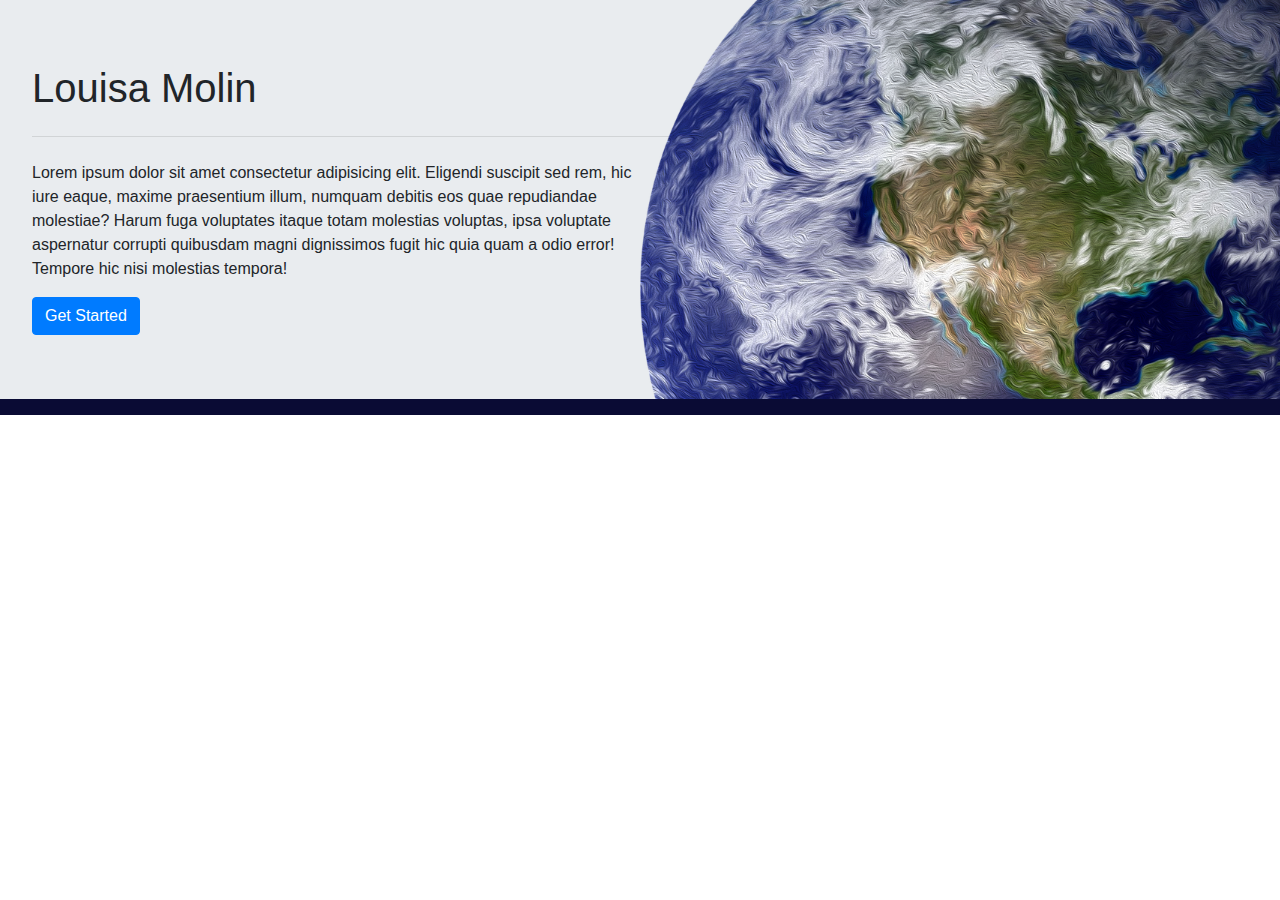
==== index.html @ 826f219d "Created header for main page" ====
<!DOCTYPE html>
<html>
  <head>
    <meta charset="UTF-8" />
    <meta name="viewport" content="width=device-width, initial-scale=1.0" />
    <link
      rel="stylesheet"
      href="https://stackpath.bootstrapcdn.com/bootstrap/4.3.1/css/bootstrap.min.css"
      integrity="sha384-ggOyR0iXCbMQv3Xipma34MD+dH/1fQ784/j6cY/iJTQUOhcWr7x9JvoRxT2MZw1T"
      crossorigin="anonymous"
    />
    <link rel="stylesheet" href="index.css" />
  </head>
  <body>
    <!-- Jumbotron -->
    <main class="jumbotron">
      <img src="images/earth-3316984_1280-trimmy.png" />
      <h1>Louisa Molin</h1>
      <hr class="my-4" />
      <p>
        Lorem ipsum dolor sit amet consectetur adipisicing elit. Eligendi
        suscipit sed rem, hic iure eaque, maxime praesentium illum, numquam
        debitis eos quae repudiandae molestiae? Harum fuga voluptates itaque
        totam molestias voluptas, ipsa voluptate aspernatur corrupti quibusdam
        magni dignissimos fugit hic quia quam a odio error! Tempore hic nisi
        molestias tempora!
      </p>
      <button class="btn btn-primary">Get Started</button>
    </main>
  </body>
</html>
---- index.css ----
.jumbotron {
  position: relative;
  overflow: hidden;
  border-bottom: 1em solid #0a0b34;
  border-radius: 0px;
}

img {
  width: 60%;
  height: auto;
  min-height: 800px;
  min-width: 800px;
  position: absolute;
  left: 50%;
  top: -30%;
  transition: all ease-in-out 5s;
}

img:hover {
  transform: rotate(360deg);
}

p {
  padding-right: 50%;
}
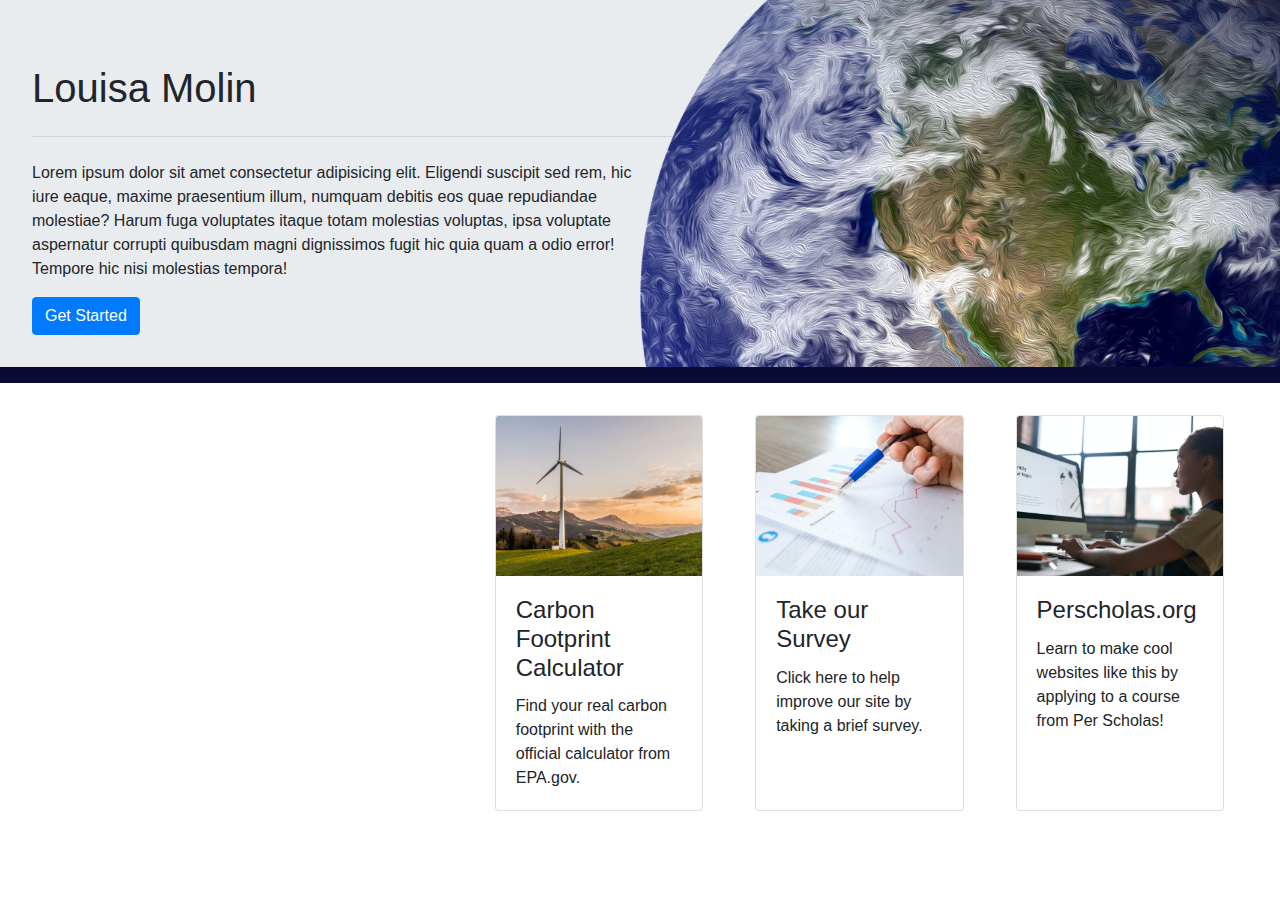
==== commit 7496648f: "Added articles to landing page" ====
--- a/index.html
+++ b/index.html
@@ -12,12 +12,14 @@
     <link rel="stylesheet" href="index.css" />
   </head>
   <body>
-    <!-- Jumbotron -->
+    <!-- Begin jumbotron 
+Contains header info and animated image -->
     <main class="jumbotron">
       <img src="images/earth-3316984_1280-trimmy.png" />
+      <!--photo by Pixabay, edited via trimmy.io-->
       <h1>Louisa Molin</h1>
       <hr class="my-4" />
-      <p>
+      <p style="padding-right: 50%">
         Lorem ipsum dolor sit amet consectetur adipisicing elit. Eligendi
         suscipit sed rem, hic iure eaque, maxime praesentium illum, numquam
         debitis eos quae repudiandae molestiae? Harum fuga voluptates itaque
@@ -27,5 +29,53 @@
       </p>
       <button class="btn btn-primary">Get Started</button>
     </main>
+
+    <!-- Begin grid
+Contains links using bootstrap cards -->
+    <div class="row container-fluid" style="justify-content: space-around">
+      <section class="col-md-4"></section>
+
+      <!--EPA link -->
+      <article class="card col-md-2 p-0">
+        <img class="card-img-top" src="images/pexels-pixabay-414837.jpg" />
+        <!--photo by Pixabay-->
+        <div class="card-body">
+          <h4 class="card-title">Carbon Footprint Calculator</h4>
+          <p class="card-text">
+            Find your real carbon footprint with the official calculator from
+            EPA.gov.
+            <a
+              href="https://www3.epa.gov/carbon-footprint-calculator/"
+              class="stretched-link"
+            ></a>
+          </p>
+        </div>
+      </article>
+
+      <!-- survey link -->
+      <article class="card col-md-2 p-0">
+        <img class="card-img-top" src="images/pexels-lukas-590022.jpg" />
+        <!--Photo by Lukas from Pexels-->
+        <div class="card-body">
+          <h4 class="card-title">Take our Survey</h4>
+          <p class="card-text">
+            Click here to help improve our site by taking a brief survey.
+          </p>
+        </div>
+      </article>
+
+      <!--Per Scholas link-->
+      <article class="card col-md-2 p-0">
+        <img class="card-img-top" src="images/pexels-fauxels-3184163.jpg" />
+        <div class="card-body">
+          <h4 class="card-title">Perscholas.org</h4>
+          <p class="card-text">
+            Learn to make cool websites like this by applying to a course from
+            Per Scholas!
+            <a href="https://perscholas.org/" class="stretched-link"></a>
+          </p>
+        </div>
+      </article>
+    </div>
   </body>
 </html>
--- a/index.css
+++ b/index.css
@@ -3,9 +3,10 @@
   overflow: hidden;
   border-bottom: 1em solid #0a0b34;
   border-radius: 0px;
+  padding-bottom: 2em;
 }
 
-img {
+.jumbotron > img {
   width: 60%;
   height: auto;
   min-height: 800px;
@@ -16,10 +17,16 @@
   transition: all ease-in-out 5s;
 }
 
-img:hover {
+.jumbotron > img:hover {
   transform: rotate(360deg);
 }
 
-p {
-  padding-right: 50%;
+.card-img-top {
+  width: 100%;
+  height: 10em;
+  object-fit: cover;
 }
+
+.card:hover {
+  filter: drop-shadow(0 0 0.2em grey);
+}
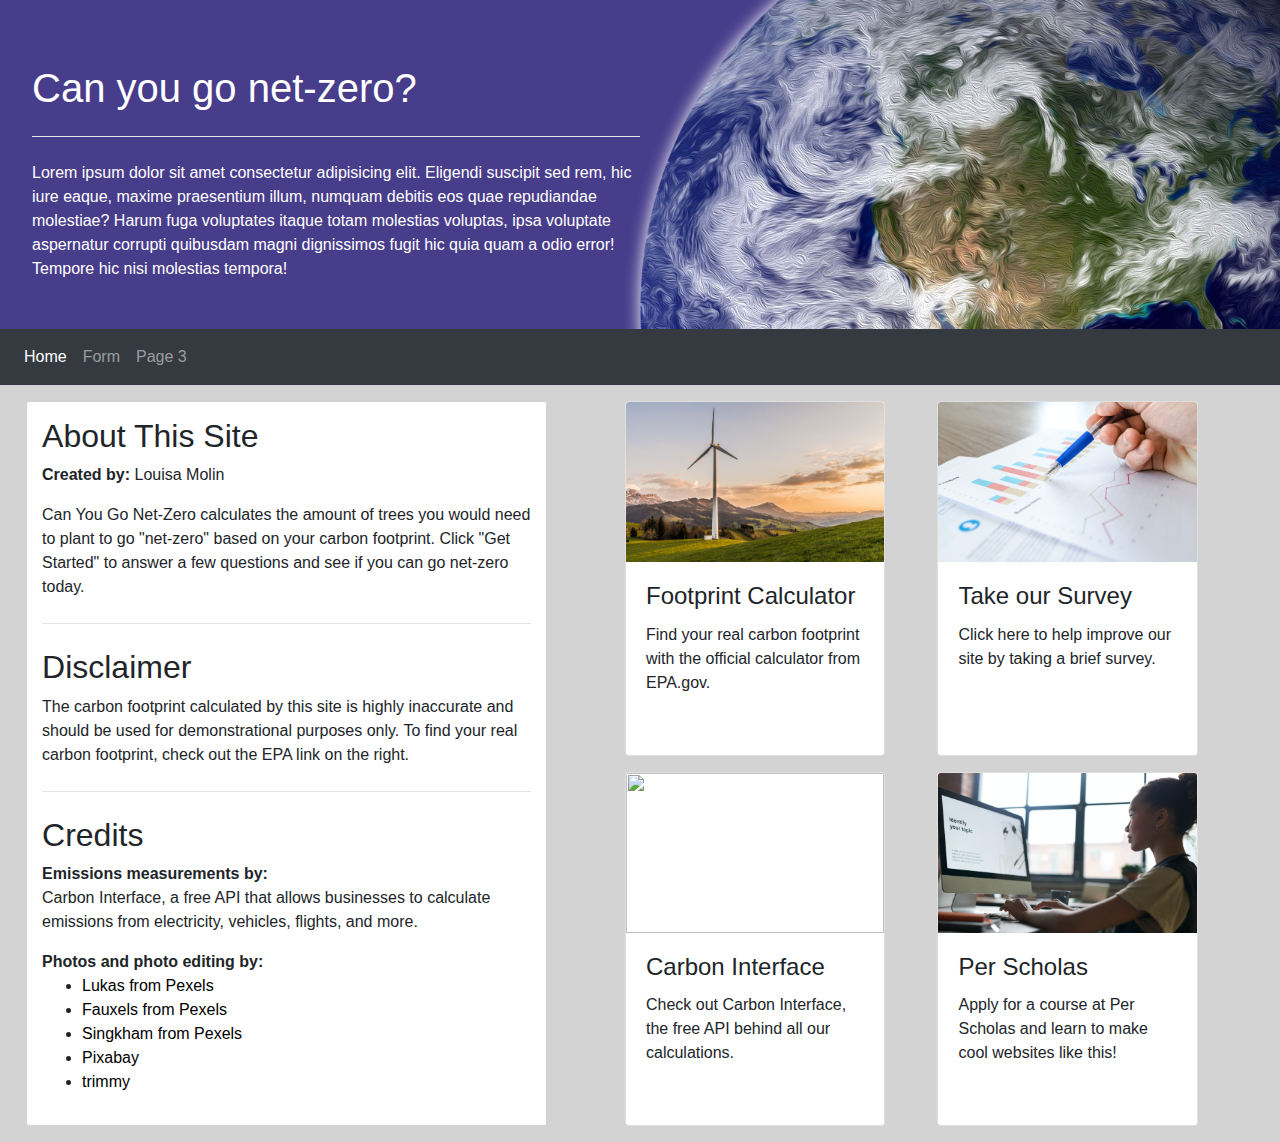
==== commit 551cd544: "Updated description and layout on index" ====
--- a/index.html
+++ b/index.html
@@ -3,22 +3,29 @@
   <head>
     <meta charset="UTF-8" />
     <meta name="viewport" content="width=device-width, initial-scale=1.0" />
+
+    <!--Bootstrap cdn link-->
     <link
       rel="stylesheet"
       href="https://stackpath.bootstrapcdn.com/bootstrap/4.3.1/css/bootstrap.min.css"
       integrity="sha384-ggOyR0iXCbMQv3Xipma34MD+dH/1fQ784/j6cY/iJTQUOhcWr7x9JvoRxT2MZw1T"
       crossorigin="anonymous"
     />
-    <link rel="stylesheet" href="index.css" />
+    <!--External stylesheet link-->
+    <link rel="stylesheet" href="indexstyle.css" />
   </head>
-  <body>
+  <body style="background-color: lightgrey">
     <!-- Begin jumbotron 
 Contains header info and animated image -->
     <main class="jumbotron">
       <img src="images/earth-3316984_1280-trimmy.png" />
       <!--photo by Pixabay, edited via trimmy.io-->
-      <h1>Louisa Molin</h1>
-      <hr class="my-4" />
+      <h1>Can you go net-zero?</h1>
+      <hr
+        class="my-4"
+        color="white"
+        style="width: 50%; text-align: left; margin-left: 0px"
+      />
       <p style="padding-right: 50%">
         Lorem ipsum dolor sit amet consectetur adipisicing elit. Eligendi
         suscipit sed rem, hic iure eaque, maxime praesentium illum, numquam
@@ -27,20 +34,85 @@
         magni dignissimos fugit hic quia quam a odio error! Tempore hic nisi
         molestias tempora!
       </p>
-      <button class="btn btn-primary">Get Started</button>
     </main>
 
-    <!-- Begin grid
-Contains links using bootstrap cards -->
+    <!--begin navbar -->
+    <nav
+      class="navbar navbar-expand-md navbar-dark bg-dark sticky-top"
+      style="margin-bottom: 1em"
+    >
+      <button
+        class="navbar-toggler"
+        type="button"
+        data-toggle="collapse"
+        data-target="navbarNav"
+        aria-controls="navbarNav"
+        aria-expanded="false"
+        aria-label="Toggle navigation"
+      >
+        <span class="navbar-toggler-icon"></span>
+      </button>
+      <div class="collapse navbar-collapse" id="navbarNav">
+        <ul class="navbar-nav">
+          <li class="nav-item active">
+            <a class="nav-link" href="#">Home</a>
+          </li>
+          <li class="nav-item">
+            <a class="nav-link" href="form.html">Form</a>
+          </li>
+          <li class="nav-item">
+            <a class="nav-link" href="#">Page 3</a>
+          </li>
+        </ul>
+      </div>
+    </nav>
+
+    <!-- Begin grid -->
+    <!-- Info panel -->
     <div class="row container-fluid" style="justify-content: space-around">
-      <section class="col-md-4"></section>
+      <section class="col-md-5" id="info" style= "margin-bottom: 1em">
+        <h2>About This Site</h2>
+        <p><b>Created by:</b> Louisa Molin</p>
+        <p>
+          Can You Go Net-Zero calculates the amount of trees you would need to
+          plant to go "net-zero" based on your carbon footprint. Click "Get
+          Started" to answer a few questions and see if you can go net-zero
+          today.
+        </p>
+        <hr class="my-4" />
+        <h2>Disclaimer</h2>
+        <p>
+          The carbon footprint calculated by this site is highly inaccurate and
+          should be used for demonstrational purposes only. To find your real
+          carbon footprint, check out the EPA link on the right.
+        </p>
+        <hr class="my-4" />
+        <h2>Credits</h2>
+        <p>
+          <b>Emissions measurements by:</b><br> Carbon Interface, a free API that
+          allows businesses to calculate emissions from electricity, vehicles,
+          flights, and more.
+        </p> <b>Photos and photo editing by:</b>
+        <ul>
+          <li><a href="https://www.pexels.com/@goumbik">Lukas from Pexels</a></li>
+          <li><a href="https://www.pexels.com/@fauxels">Fauxels from Pexels</a></li>
+          <li><a href="https://www.pexels.com/@singkham-178541">Singkham from Pexels</a></li>
+          <li><a href="https://pixabay.com/">Pixabay</a></li>
+          <li><a href="https://trimmy.io/">trimmy</a></li>
+        </ul>
+      </p>
+      </section>
 
+      <!-- Article panel
+      Contains links using bootstrap cards -->
+      <section class="col-md-6">
+        <div class="row">
       <!--EPA link -->
-      <article class="card col-md-2 p-0">
+      <article class="card col-md-5 p-0">
         <img class="card-img-top" src="images/pexels-pixabay-414837.jpg" />
         <!--photo by Pixabay-->
         <div class="card-body">
-          <h4 class="card-title">Carbon Footprint Calculator</h4>
+          <h4 class="card-title">Footprint Calculator</h4>
           <p class="card-text">
             Find your real carbon footprint with the official calculator from
             EPA.gov.
@@ -53,7 +125,7 @@
       </article>
 
       <!-- survey link -->
-      <article class="card col-md-2 p-0">
+      <article class="card col-md-5 p-0">
         <img class="card-img-top" src="images/pexels-lukas-590022.jpg" />
         <!--Photo by Lukas from Pexels-->
         <div class="card-body">
@@ -63,19 +135,43 @@
           </p>
         </div>
       </article>
+    </div>
 
-      <!--Per Scholas link-->
-      <article class="card col-md-2 p-0">
-        <img class="card-img-top" src="images/pexels-fauxels-3184163.jpg" />
+    <div class="row">
+      <!--Carbon Interface link-->
+      <article class="card col-md-5 p-0">
+        <img class="card-img-top" src="images/pexels-singkham-1108572.jpg" />
+        <!--Photo by Singkham from Pexels-->
         <div class="card-body">
-          <h4 class="card-title">Perscholas.org</h4>
+          <h4 class="card-title">Carbon Interface</h4>
           <p class="card-text">
-            Learn to make cool websites like this by applying to a course from
-            Per Scholas!
-            <a href="https://perscholas.org/" class="stretched-link"></a>
+            Check out Carbon Interface, the free API behind all our
+            calculations.
+            <a
+              href="https://www.carboninterface.com/"
+              class="stretched-link"
+            ></a>
           </p>
         </div>
       </article>
+
+      <!--Per Scholas link-->
+      <article class="card col-md-5 p-0">
+        <img class="card-img-top" src="images/pexels-fauxels-3184163.jpg" />
+        <!--Photo by fauxels from Pexels-->
+        <div class="card-body">
+          <h4 class="card-title">Per Scholas</h4>
+          <p class="card-text">
+            Apply for a course at Per Scholas and learn to make cool websites like this!
+            <a
+              href="https://www.perscholas.org/"
+              class="stretched-link"
+            ></a>
+          </p>
+        </div>
+      </article>
+      </div>
+      </section>
     </div>
   </body>
 </html>
--- a/indexstyle.css
+++ b/indexstyle.css
@@ -0,0 +1,52 @@
+.jumbotron {
+  position: relative;
+  overflow: hidden;
+  border-radius: 0px;
+  padding-bottom: 2em;
+  margin: 0px;
+  color: white;
+  background-color: darkslateblue;
+}
+
+.jumbotron > img {
+  width: 60%;
+  height: auto;
+  min-height: 800px;
+  min-width: 800px;
+  position: absolute;
+  left: 50%;
+  top: -30%;
+  transition: all ease-in-out 5s;
+  filter: drop-shadow(0 0 0.5em white);
+}
+
+.jumbotron > img:hover {
+  transform: rotate(360deg);
+}
+
+.card-img-top {
+  width: 100%;
+  height: 10em;
+  object-fit: cover;
+}
+
+.card:hover {
+  filter: drop-shadow(0 0 0.2em grey);
+}
+
+#info {
+  border: 1px solid lightgray;
+  background-color: white;
+  border-radius: 3px;
+  padding: 15px;
+}
+
+section > .row {
+  justify-content: space-around;
+  height: 50%;
+  padding-bottom: 1em;
+}
+
+a {
+  color: black;
+}
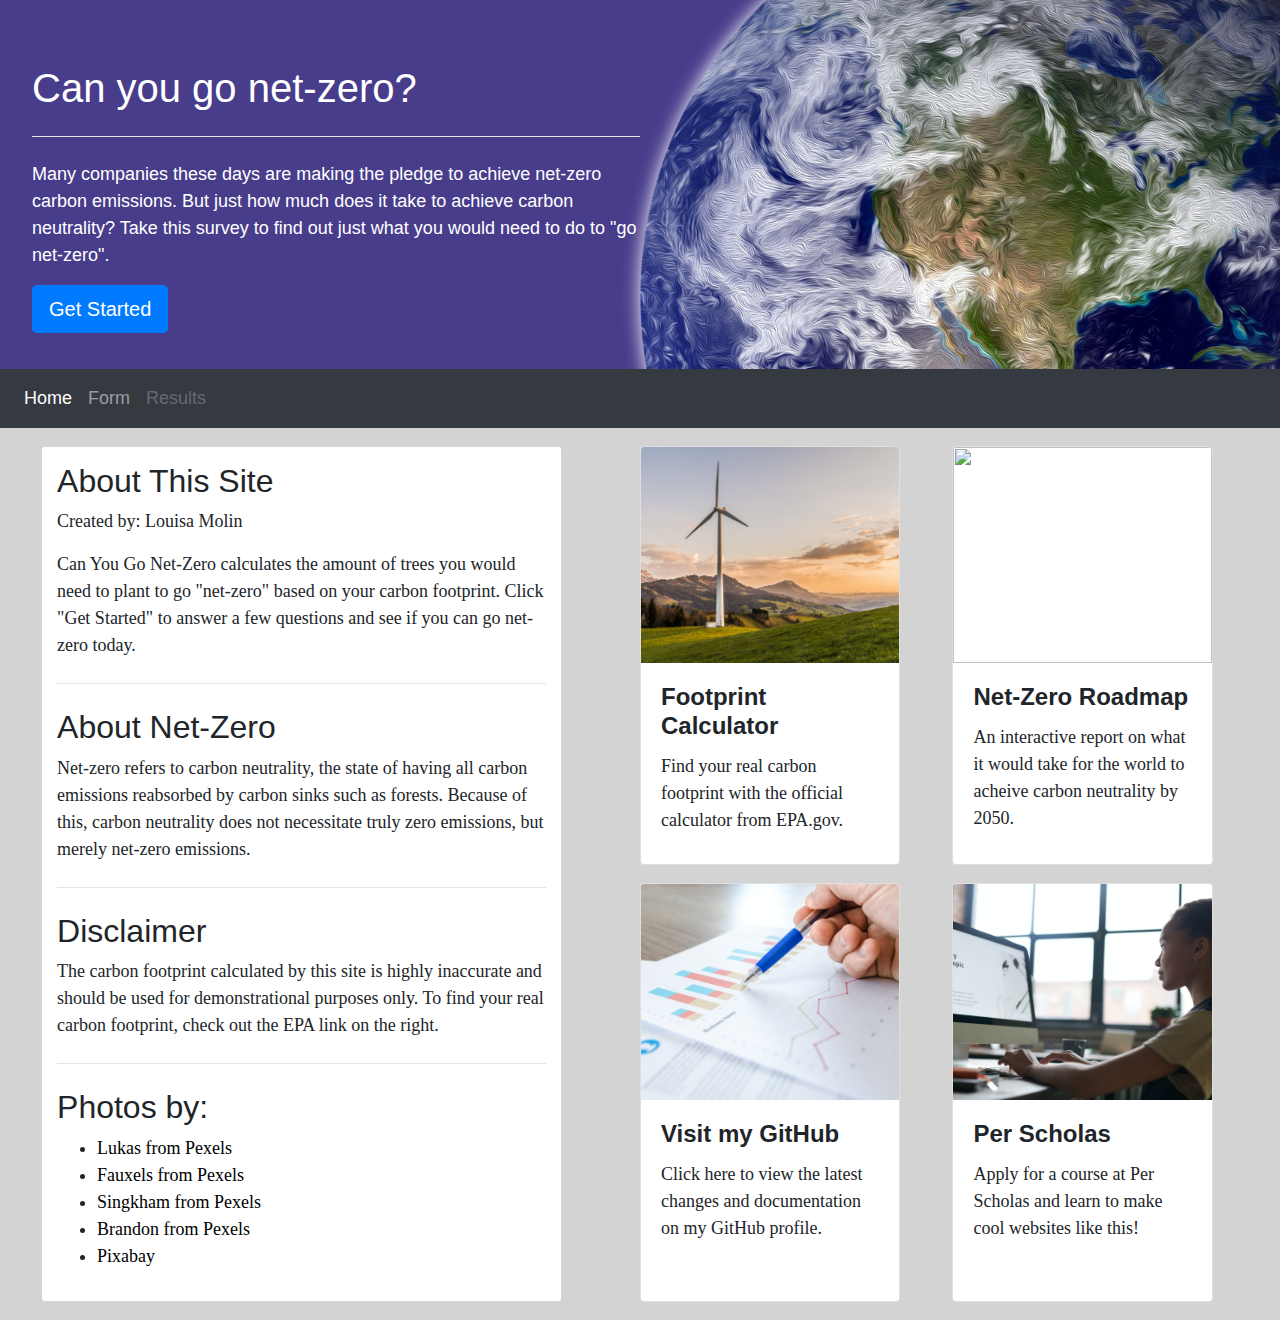
==== commit ccb5faf4: "added results page" ====
--- a/index.html
+++ b/index.html
@@ -14,31 +14,29 @@
     <!--External stylesheet link-->
     <link rel="stylesheet" href="indexstyle.css" />
   </head>
-  <body style="background-color: lightgrey">
+  <body>
     <!-- Begin jumbotron 
 Contains header info and animated image -->
-    <main class="jumbotron">
+    <main class="jumbotron header-style">
       <img src="images/earth-3316984_1280-trimmy.png" />
       <!--photo by Pixabay, edited via trimmy.io-->
-      <h1>Can you go net-zero?</h1>
+      <h1 style="padding-right: 50%">Can you go net-zero?</h1>
       <hr
         class="my-4"
         color="white"
         style="width: 50%; text-align: left; margin-left: 0px"
       />
-      <p style="padding-right: 50%">
-        Lorem ipsum dolor sit amet consectetur adipisicing elit. Eligendi
-        suscipit sed rem, hic iure eaque, maxime praesentium illum, numquam
-        debitis eos quae repudiandae molestiae? Harum fuga voluptates itaque
-        totam molestias voluptas, ipsa voluptate aspernatur corrupti quibusdam
-        magni dignissimos fugit hic quia quam a odio error! Tempore hic nisi
-        molestias tempora!
+      <p style="padding-right: 50%; font-weight: lighter">
+        Many companies these days are making the pledge to achieve net-zero carbon emissions.
+        But just how much does it take to achieve carbon neutrality? 
+        Take this survey to find out just what you would need to do to "go net-zero".
       </p>
+      <a href="form.html"><button class="btn btn-lg btn-primary header-style">Get Started</button></a>
     </main>
 
     <!--begin navbar -->
     <nav
-      class="navbar navbar-expand-md navbar-dark bg-dark sticky-top"
+      class="navbar navbar-expand-md navbar-dark bg-dark sticky-top header-style"
       style="margin-bottom: 1em"
     >
       <button
@@ -61,7 +59,7 @@
             <a class="nav-link" href="form.html">Form</a>
           </li>
           <li class="nav-item">
-            <a class="nav-link" href="#">Page 3</a>
+            <a class="nav-link disabled" href="final.html">Results</a>
           </li>
         </ul>
       </div>
@@ -69,9 +67,9 @@
 
     <!-- Begin grid -->
     <!-- Info panel -->
-    <div class="row container-fluid" style="justify-content: space-around">
+    <div class="row container-fluid" style="justify-content: space-around; margin: 0px;">
       <section class="col-md-5" id="info" style= "margin-bottom: 1em">
-        <h2>About This Site</h2>
+        <h2 class="header-style">About This Site</h2>
         <p><b>Created by:</b> Louisa Molin</p>
         <p>
           Can You Go Net-Zero calculates the amount of trees you would need to
@@ -80,25 +78,26 @@
           today.
         </p>
         <hr class="my-4" />
-        <h2>Disclaimer</h2>
+        <h2 class="header-style">About Net-Zero</h2>
+        <p>Net-zero refers to carbon neutrality, the state of having all 
+          carbon emissions reabsorbed by carbon sinks such as forests. 
+          Because of this, carbon neutrality does not necessitate truly 
+          zero emissions, but merely net-zero emissions.</p>
+        <hr class="my-4" />
+        <h2 class="header-style">Disclaimer</h2>
         <p>
           The carbon footprint calculated by this site is highly inaccurate and
           should be used for demonstrational purposes only. To find your real
           carbon footprint, check out the EPA link on the right.
         </p>
         <hr class="my-4" />
-        <h2>Credits</h2>
-        <p>
-          <b>Emissions measurements by:</b><br> Carbon Interface, a free API that
-          allows businesses to calculate emissions from electricity, vehicles,
-          flights, and more.
-        </p> <b>Photos and photo editing by:</b>
+        <h2 class="header-style">Photos by:</h2>
         <ul>
           <li><a href="https://www.pexels.com/@goumbik">Lukas from Pexels</a></li>
           <li><a href="https://www.pexels.com/@fauxels">Fauxels from Pexels</a></li>
           <li><a href="https://www.pexels.com/@singkham-178541">Singkham from Pexels</a></li>
+          <li><a href="https://www.pexels.com/@brandon-montrone-230847">Brandon from Pexels</a></li>
           <li><a href="https://pixabay.com/">Pixabay</a></li>
-          <li><a href="https://trimmy.io/">trimmy</a></li>
         </ul>
       </p>
       </section>
@@ -112,7 +111,7 @@
         <img class="card-img-top" src="images/pexels-pixabay-414837.jpg" />
         <!--photo by Pixabay-->
         <div class="card-body">
-          <h4 class="card-title">Footprint Calculator</h4>
+          <h4 class="card-title header-style">Footprint Calculator</h4>
           <p class="card-text">
             Find your real carbon footprint with the official calculator from
             EPA.gov.
@@ -124,33 +123,34 @@
         </div>
       </article>
 
-      <!-- survey link -->
+      <!--Net-Zero Roadmap link-->
       <article class="card col-md-5 p-0">
-        <img class="card-img-top" src="images/pexels-lukas-590022.jpg" />
-        <!--Photo by Lukas from Pexels-->
+        <img class="card-img-top" src="images/pexels-singkham-1108572.jpg" />
+        <!--Photo by Singkham from Pexels-->
         <div class="card-body">
-          <h4 class="card-title">Take our Survey</h4>
+          <h4 class="card-title header-style">Net-Zero Roadmap</h4>
           <p class="card-text">
-            Click here to help improve our site by taking a brief survey.
+            An interactive report on what it would take for the world to acheive carbon neutrality by 2050.
+            <a
+              href="https://www.iea.org/reports/net-zero-by-2050"
+              class="stretched-link"
+            ></a>
           </p>
         </div>
       </article>
     </div>
 
     <div class="row">
-      <!--Carbon Interface link-->
+      <!-- Github link -->
       <article class="card col-md-5 p-0">
-        <img class="card-img-top" src="images/pexels-singkham-1108572.jpg" />
-        <!--Photo by Singkham from Pexels-->
+        <img class="card-img-top" src="images/pexels-lukas-590022.jpg" />
+        <!--Photo by Lukas from Pexels-->
         <div class="card-body">
-          <h4 class="card-title">Carbon Interface</h4>
+          <h4 class="card-title header-style">Visit my GitHub</h4>
           <p class="card-text">
-            Check out Carbon Interface, the free API behind all our
-            calculations.
-            <a
-              href="https://www.carboninterface.com/"
-              class="stretched-link"
-            ></a>
+            Click here to view the latest changes and documentation on my GitHub profile. 
+            <a href="https://github.com/lmolin" 
+            class="stretched-link"></a>
           </p>
         </div>
       </article>
@@ -160,7 +160,7 @@
         <img class="card-img-top" src="images/pexels-fauxels-3184163.jpg" />
         <!--Photo by fauxels from Pexels-->
         <div class="card-body">
-          <h4 class="card-title">Per Scholas</h4>
+          <h4 class="card-title header-style">Per Scholas</h4>
           <p class="card-text">
             Apply for a course at Per Scholas and learn to make cool websites like this!
             <a
--- a/indexstyle.css
+++ b/indexstyle.css
@@ -1,3 +1,14 @@
+body {
+  background-color: lightgray;
+  font-family: Georgia, "Times New Roman", Times, serif;
+  font-size: 18px;
+  font-weight: 100;
+}
+
+.header-style {
+  font-family: Verdana, Geneva, Tahoma, sans-serif;
+}
+
 .jumbotron {
   position: relative;
   overflow: hidden;
@@ -26,8 +37,12 @@
 
 .card-img-top {
   width: 100%;
-  height: 10em;
+  height: 12em;
   object-fit: cover;
+}
+
+.card-title {
+  font-weight: bold;
 }
 
 .card:hover {
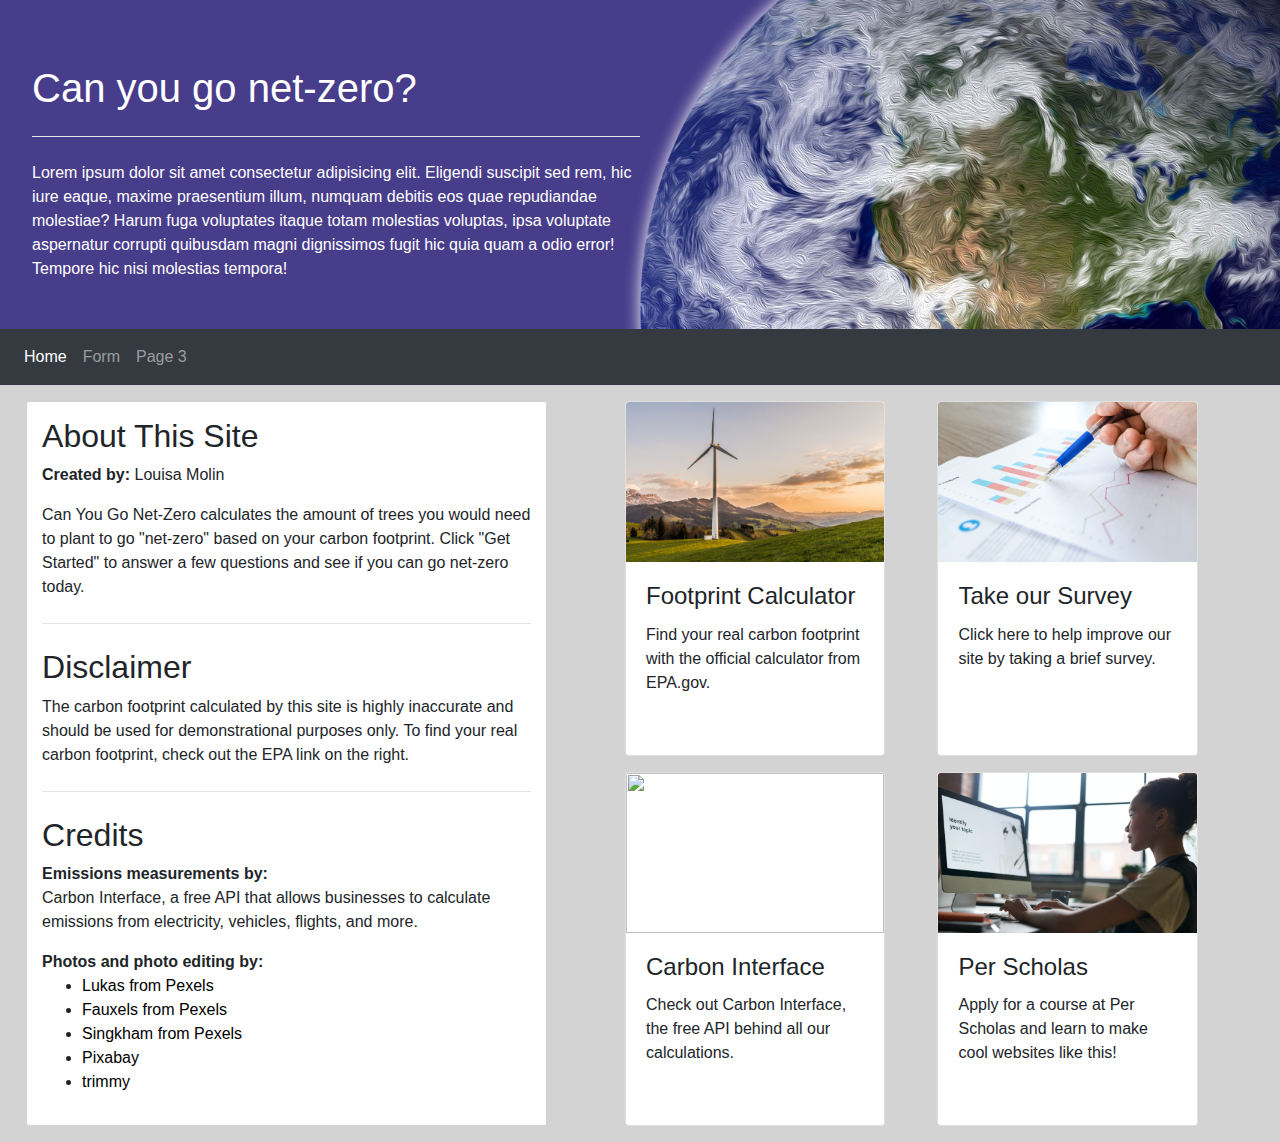
==== commit 305ad63a: "Merge pull request #1 from lmolin/indexbranch" ====
--- a/index.html
+++ b/index.html
@@ -14,29 +14,31 @@
     <!--External stylesheet link-->
     <link rel="stylesheet" href="indexstyle.css" />
   </head>
-  <body>
+  <body style="background-color: lightgrey">
     <!-- Begin jumbotron 
 Contains header info and animated image -->
-    <main class="jumbotron header-style">
+    <main class="jumbotron">
       <img src="images/earth-3316984_1280-trimmy.png" />
       <!--photo by Pixabay, edited via trimmy.io-->
-      <h1 style="padding-right: 50%">Can you go net-zero?</h1>
+      <h1>Can you go net-zero?</h1>
       <hr
         class="my-4"
         color="white"
         style="width: 50%; text-align: left; margin-left: 0px"
       />
-      <p style="padding-right: 50%; font-weight: lighter">
-        Many companies these days are making the pledge to achieve net-zero carbon emissions.
-        But just how much does it take to achieve carbon neutrality? 
-        Take this survey to find out just what you would need to do to "go net-zero".
+      <p style="padding-right: 50%">
+        Lorem ipsum dolor sit amet consectetur adipisicing elit. Eligendi
+        suscipit sed rem, hic iure eaque, maxime praesentium illum, numquam
+        debitis eos quae repudiandae molestiae? Harum fuga voluptates itaque
+        totam molestias voluptas, ipsa voluptate aspernatur corrupti quibusdam
+        magni dignissimos fugit hic quia quam a odio error! Tempore hic nisi
+        molestias tempora!
       </p>
-      <a href="form.html"><button class="btn btn-lg btn-primary header-style">Get Started</button></a>
     </main>
 
     <!--begin navbar -->
     <nav
-      class="navbar navbar-expand-md navbar-dark bg-dark sticky-top header-style"
+      class="navbar navbar-expand-md navbar-dark bg-dark sticky-top"
       style="margin-bottom: 1em"
     >
       <button
@@ -59,7 +61,7 @@
             <a class="nav-link" href="form.html">Form</a>
           </li>
           <li class="nav-item">
-            <a class="nav-link disabled" href="final.html">Results</a>
+            <a class="nav-link" href="#">Page 3</a>
           </li>
         </ul>
       </div>
@@ -67,9 +69,9 @@
 
     <!-- Begin grid -->
     <!-- Info panel -->
-    <div class="row container-fluid" style="justify-content: space-around; margin: 0px;">
+    <div class="row container-fluid" style="justify-content: space-around">
       <section class="col-md-5" id="info" style= "margin-bottom: 1em">
-        <h2 class="header-style">About This Site</h2>
+        <h2>About This Site</h2>
         <p><b>Created by:</b> Louisa Molin</p>
         <p>
           Can You Go Net-Zero calculates the amount of trees you would need to
@@ -78,26 +80,25 @@
           today.
         </p>
         <hr class="my-4" />
-        <h2 class="header-style">About Net-Zero</h2>
-        <p>Net-zero refers to carbon neutrality, the state of having all 
-          carbon emissions reabsorbed by carbon sinks such as forests. 
-          Because of this, carbon neutrality does not necessitate truly 
-          zero emissions, but merely net-zero emissions.</p>
-        <hr class="my-4" />
-        <h2 class="header-style">Disclaimer</h2>
+        <h2>Disclaimer</h2>
         <p>
           The carbon footprint calculated by this site is highly inaccurate and
           should be used for demonstrational purposes only. To find your real
           carbon footprint, check out the EPA link on the right.
         </p>
         <hr class="my-4" />
-        <h2 class="header-style">Photos by:</h2>
+        <h2>Credits</h2>
+        <p>
+          <b>Emissions measurements by:</b><br> Carbon Interface, a free API that
+          allows businesses to calculate emissions from electricity, vehicles,
+          flights, and more.
+        </p> <b>Photos and photo editing by:</b>
         <ul>
           <li><a href="https://www.pexels.com/@goumbik">Lukas from Pexels</a></li>
           <li><a href="https://www.pexels.com/@fauxels">Fauxels from Pexels</a></li>
           <li><a href="https://www.pexels.com/@singkham-178541">Singkham from Pexels</a></li>
-          <li><a href="https://www.pexels.com/@brandon-montrone-230847">Brandon from Pexels</a></li>
           <li><a href="https://pixabay.com/">Pixabay</a></li>
+          <li><a href="https://trimmy.io/">trimmy</a></li>
         </ul>
       </p>
       </section>
@@ -111,7 +112,7 @@
         <img class="card-img-top" src="images/pexels-pixabay-414837.jpg" />
         <!--photo by Pixabay-->
         <div class="card-body">
-          <h4 class="card-title header-style">Footprint Calculator</h4>
+          <h4 class="card-title">Footprint Calculator</h4>
           <p class="card-text">
             Find your real carbon footprint with the official calculator from
             EPA.gov.
@@ -123,34 +124,33 @@
         </div>
       </article>
 
-      <!--Net-Zero Roadmap link-->
+      <!-- survey link -->
       <article class="card col-md-5 p-0">
-        <img class="card-img-top" src="images/pexels-singkham-1108572.jpg" />
-        <!--Photo by Singkham from Pexels-->
+        <img class="card-img-top" src="images/pexels-lukas-590022.jpg" />
+        <!--Photo by Lukas from Pexels-->
         <div class="card-body">
-          <h4 class="card-title header-style">Net-Zero Roadmap</h4>
+          <h4 class="card-title">Take our Survey</h4>
           <p class="card-text">
-            An interactive report on what it would take for the world to acheive carbon neutrality by 2050.
-            <a
-              href="https://www.iea.org/reports/net-zero-by-2050"
-              class="stretched-link"
-            ></a>
+            Click here to help improve our site by taking a brief survey.
           </p>
         </div>
       </article>
     </div>
 
     <div class="row">
-      <!-- Github link -->
+      <!--Carbon Interface link-->
       <article class="card col-md-5 p-0">
-        <img class="card-img-top" src="images/pexels-lukas-590022.jpg" />
-        <!--Photo by Lukas from Pexels-->
+        <img class="card-img-top" src="images/pexels-singkham-1108572.jpg" />
+        <!--Photo by Singkham from Pexels-->
         <div class="card-body">
-          <h4 class="card-title header-style">Visit my GitHub</h4>
+          <h4 class="card-title">Carbon Interface</h4>
           <p class="card-text">
-            Click here to view the latest changes and documentation on my GitHub profile. 
-            <a href="https://github.com/lmolin" 
-            class="stretched-link"></a>
+            Check out Carbon Interface, the free API behind all our
+            calculations.
+            <a
+              href="https://www.carboninterface.com/"
+              class="stretched-link"
+            ></a>
           </p>
         </div>
       </article>
@@ -160,7 +160,7 @@
         <img class="card-img-top" src="images/pexels-fauxels-3184163.jpg" />
         <!--Photo by fauxels from Pexels-->
         <div class="card-body">
-          <h4 class="card-title header-style">Per Scholas</h4>
+          <h4 class="card-title">Per Scholas</h4>
           <p class="card-text">
             Apply for a course at Per Scholas and learn to make cool websites like this!
             <a
--- a/indexstyle.css
+++ b/indexstyle.css
@@ -1,14 +1,3 @@
-body {
-  background-color: lightgray;
-  font-family: Georgia, "Times New Roman", Times, serif;
-  font-size: 18px;
-  font-weight: 100;
-}
-
-.header-style {
-  font-family: Verdana, Geneva, Tahoma, sans-serif;
-}
-
 .jumbotron {
   position: relative;
   overflow: hidden;
@@ -37,12 +26,8 @@
 
 .card-img-top {
   width: 100%;
-  height: 12em;
+  height: 10em;
   object-fit: cover;
-}
-
-.card-title {
-  font-weight: bold;
 }
 
 .card:hover {
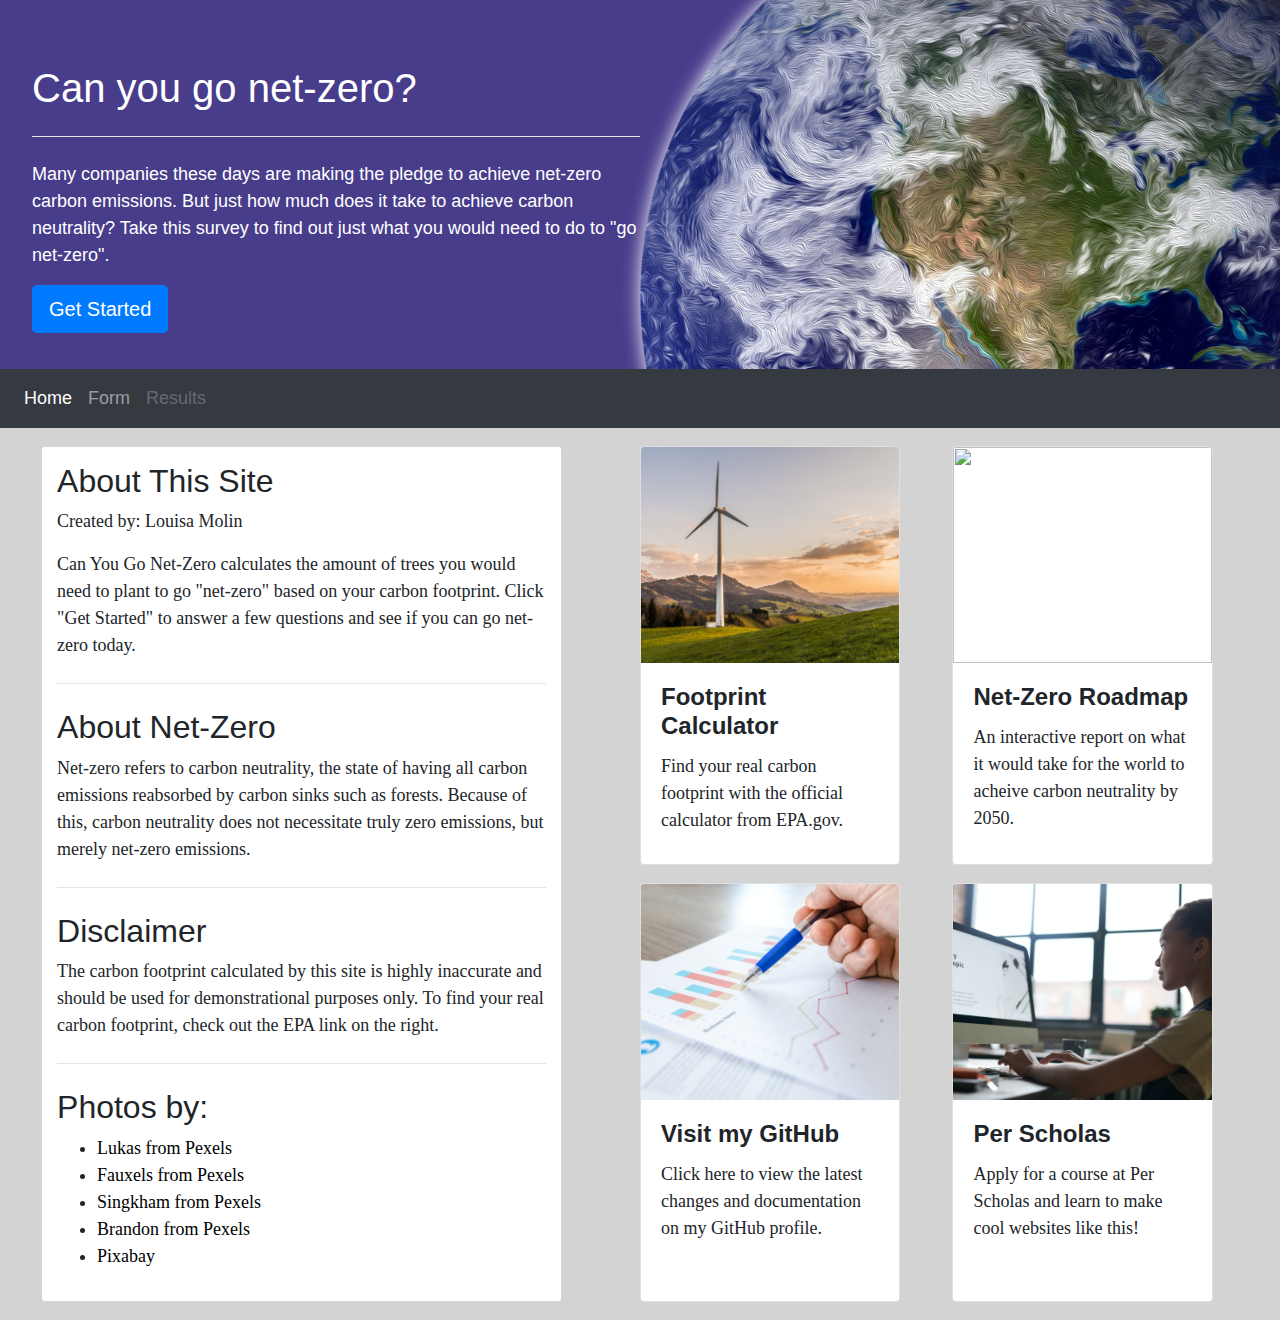
==== commit 01c4fecf: "Merge pull request #2 from lmolin/formbranch" ====
--- a/index.html
+++ b/index.html
@@ -14,31 +14,29 @@
     <!--External stylesheet link-->
     <link rel="stylesheet" href="indexstyle.css" />
   </head>
-  <body style="background-color: lightgrey">
+  <body>
     <!-- Begin jumbotron 
 Contains header info and animated image -->
-    <main class="jumbotron">
+    <main class="jumbotron header-style">
       <img src="images/earth-3316984_1280-trimmy.png" />
       <!--photo by Pixabay, edited via trimmy.io-->
-      <h1>Can you go net-zero?</h1>
+      <h1 style="padding-right: 50%">Can you go net-zero?</h1>
       <hr
         class="my-4"
         color="white"
         style="width: 50%; text-align: left; margin-left: 0px"
       />
-      <p style="padding-right: 50%">
-        Lorem ipsum dolor sit amet consectetur adipisicing elit. Eligendi
-        suscipit sed rem, hic iure eaque, maxime praesentium illum, numquam
-        debitis eos quae repudiandae molestiae? Harum fuga voluptates itaque
-        totam molestias voluptas, ipsa voluptate aspernatur corrupti quibusdam
-        magni dignissimos fugit hic quia quam a odio error! Tempore hic nisi
-        molestias tempora!
+      <p style="padding-right: 50%; font-weight: lighter">
+        Many companies these days are making the pledge to achieve net-zero carbon emissions.
+        But just how much does it take to achieve carbon neutrality? 
+        Take this survey to find out just what you would need to do to "go net-zero".
       </p>
+      <a href="form.html"><button class="btn btn-lg btn-primary header-style">Get Started</button></a>
     </main>
 
     <!--begin navbar -->
     <nav
-      class="navbar navbar-expand-md navbar-dark bg-dark sticky-top"
+      class="navbar navbar-expand-md navbar-dark bg-dark sticky-top header-style"
       style="margin-bottom: 1em"
     >
       <button
@@ -61,7 +59,7 @@
             <a class="nav-link" href="form.html">Form</a>
           </li>
           <li class="nav-item">
-            <a class="nav-link" href="#">Page 3</a>
+            <a class="nav-link disabled" href="final.html">Results</a>
           </li>
         </ul>
       </div>
@@ -69,9 +67,9 @@
 
     <!-- Begin grid -->
     <!-- Info panel -->
-    <div class="row container-fluid" style="justify-content: space-around">
+    <div class="row container-fluid" style="justify-content: space-around; margin: 0px;">
       <section class="col-md-5" id="info" style= "margin-bottom: 1em">
-        <h2>About This Site</h2>
+        <h2 class="header-style">About This Site</h2>
         <p><b>Created by:</b> Louisa Molin</p>
         <p>
           Can You Go Net-Zero calculates the amount of trees you would need to
@@ -80,25 +78,26 @@
           today.
         </p>
         <hr class="my-4" />
-        <h2>Disclaimer</h2>
+        <h2 class="header-style">About Net-Zero</h2>
+        <p>Net-zero refers to carbon neutrality, the state of having all 
+          carbon emissions reabsorbed by carbon sinks such as forests. 
+          Because of this, carbon neutrality does not necessitate truly 
+          zero emissions, but merely net-zero emissions.</p>
+        <hr class="my-4" />
+        <h2 class="header-style">Disclaimer</h2>
         <p>
           The carbon footprint calculated by this site is highly inaccurate and
           should be used for demonstrational purposes only. To find your real
           carbon footprint, check out the EPA link on the right.
         </p>
         <hr class="my-4" />
-        <h2>Credits</h2>
-        <p>
-          <b>Emissions measurements by:</b><br> Carbon Interface, a free API that
-          allows businesses to calculate emissions from electricity, vehicles,
-          flights, and more.
-        </p> <b>Photos and photo editing by:</b>
+        <h2 class="header-style">Photos by:</h2>
         <ul>
           <li><a href="https://www.pexels.com/@goumbik">Lukas from Pexels</a></li>
           <li><a href="https://www.pexels.com/@fauxels">Fauxels from Pexels</a></li>
           <li><a href="https://www.pexels.com/@singkham-178541">Singkham from Pexels</a></li>
+          <li><a href="https://www.pexels.com/@brandon-montrone-230847">Brandon from Pexels</a></li>
           <li><a href="https://pixabay.com/">Pixabay</a></li>
-          <li><a href="https://trimmy.io/">trimmy</a></li>
         </ul>
       </p>
       </section>
@@ -112,7 +111,7 @@
         <img class="card-img-top" src="images/pexels-pixabay-414837.jpg" />
         <!--photo by Pixabay-->
         <div class="card-body">
-          <h4 class="card-title">Footprint Calculator</h4>
+          <h4 class="card-title header-style">Footprint Calculator</h4>
           <p class="card-text">
             Find your real carbon footprint with the official calculator from
             EPA.gov.
@@ -124,33 +123,34 @@
         </div>
       </article>
 
-      <!-- survey link -->
+      <!--Net-Zero Roadmap link-->
       <article class="card col-md-5 p-0">
-        <img class="card-img-top" src="images/pexels-lukas-590022.jpg" />
-        <!--Photo by Lukas from Pexels-->
+        <img class="card-img-top" src="images/pexels-singkham-1108572.jpg" />
+        <!--Photo by Singkham from Pexels-->
         <div class="card-body">
-          <h4 class="card-title">Take our Survey</h4>
+          <h4 class="card-title header-style">Net-Zero Roadmap</h4>
           <p class="card-text">
-            Click here to help improve our site by taking a brief survey.
+            An interactive report on what it would take for the world to acheive carbon neutrality by 2050.
+            <a
+              href="https://www.iea.org/reports/net-zero-by-2050"
+              class="stretched-link"
+            ></a>
           </p>
         </div>
       </article>
     </div>
 
     <div class="row">
-      <!--Carbon Interface link-->
+      <!-- Github link -->
       <article class="card col-md-5 p-0">
-        <img class="card-img-top" src="images/pexels-singkham-1108572.jpg" />
-        <!--Photo by Singkham from Pexels-->
+        <img class="card-img-top" src="images/pexels-lukas-590022.jpg" />
+        <!--Photo by Lukas from Pexels-->
         <div class="card-body">
-          <h4 class="card-title">Carbon Interface</h4>
+          <h4 class="card-title header-style">Visit my GitHub</h4>
           <p class="card-text">
-            Check out Carbon Interface, the free API behind all our
-            calculations.
-            <a
-              href="https://www.carboninterface.com/"
-              class="stretched-link"
-            ></a>
+            Click here to view the latest changes and documentation on my GitHub profile. 
+            <a href="https://github.com/lmolin" 
+            class="stretched-link"></a>
           </p>
         </div>
       </article>
@@ -160,7 +160,7 @@
         <img class="card-img-top" src="images/pexels-fauxels-3184163.jpg" />
         <!--Photo by fauxels from Pexels-->
         <div class="card-body">
-          <h4 class="card-title">Per Scholas</h4>
+          <h4 class="card-title header-style">Per Scholas</h4>
           <p class="card-text">
             Apply for a course at Per Scholas and learn to make cool websites like this!
             <a
--- a/indexstyle.css
+++ b/indexstyle.css
@@ -1,3 +1,14 @@
+body {
+  background-color: lightgray;
+  font-family: Georgia, "Times New Roman", Times, serif;
+  font-size: 18px;
+  font-weight: 100;
+}
+
+.header-style {
+  font-family: Verdana, Geneva, Tahoma, sans-serif;
+}
+
 .jumbotron {
   position: relative;
   overflow: hidden;
@@ -26,8 +37,12 @@
 
 .card-img-top {
   width: 100%;
-  height: 10em;
+  height: 12em;
   object-fit: cover;
+}
+
+.card-title {
+  font-weight: bold;
 }
 
 .card:hover {
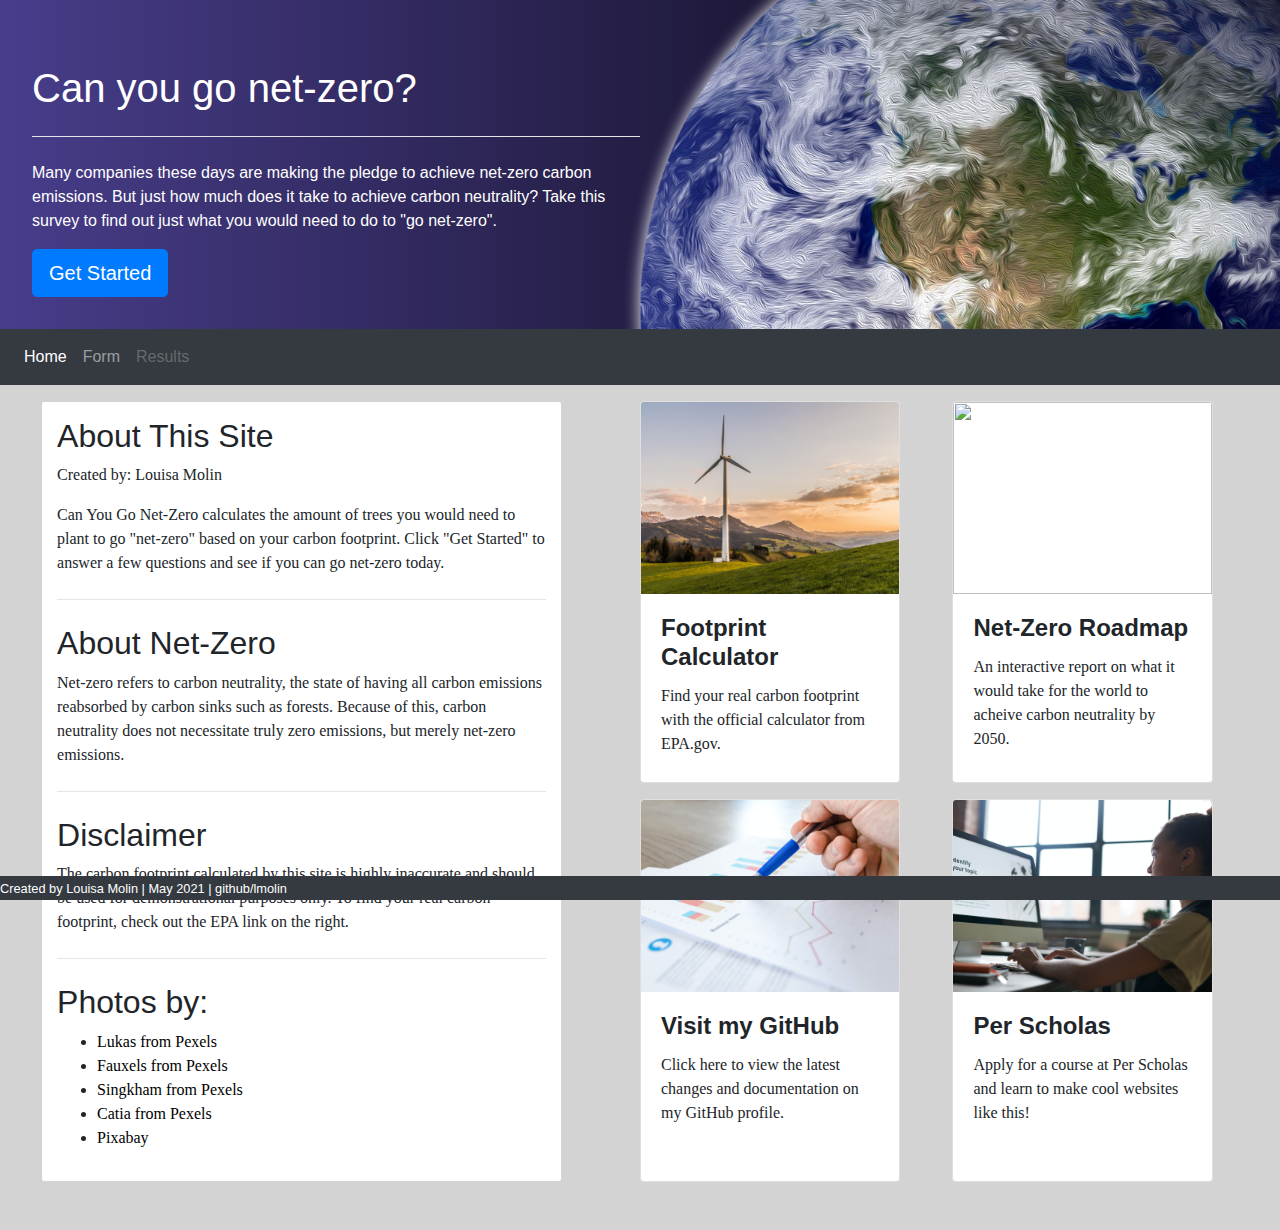
==== commit 55b853b2: "changed regex to work with more browsers, improved formatting on smaller screens, updated readme" ====
--- a/index.html
+++ b/index.html
@@ -60,15 +60,14 @@
           </li>
           <li class="nav-item">
             <a class="nav-link disabled" href="final.html">Results</a>
-          </li>
         </ul>
       </div>
     </nav>
 
     <!-- Begin grid -->
     <!-- Info panel -->
-    <div class="row container-fluid" style="justify-content: space-around; margin: 0px;">
-      <section class="col-md-5" id="info" style= "margin-bottom: 1em">
+    <div class="row container-fluid" style=" justify-content: space-around; margin: 0px 0px 2em;">
+      <section class="col-lg-5 col-md-6" id="info" style= "margin-bottom: 1em">
         <h2 class="header-style">About This Site</h2>
         <p><b>Created by:</b> Louisa Molin</p>
         <p>
@@ -96,7 +95,7 @@
           <li><a href="https://www.pexels.com/@goumbik">Lukas from Pexels</a></li>
           <li><a href="https://www.pexels.com/@fauxels">Fauxels from Pexels</a></li>
           <li><a href="https://www.pexels.com/@singkham-178541">Singkham from Pexels</a></li>
-          <li><a href="https://www.pexels.com/@brandon-montrone-230847">Brandon from Pexels</a></li>
+          <li><a href="https://www.pexels.com/@catiamatos">Catia from Pexels</a></li>
           <li><a href="https://pixabay.com/">Pixabay</a></li>
         </ul>
       </p>
@@ -107,7 +106,7 @@
       <section class="col-md-6">
         <div class="row">
       <!--EPA link -->
-      <article class="card col-md-5 p-0">
+      <article class="card col-lg-5 col-md-7 col-sm-5 p-0">
         <img class="card-img-top" src="images/pexels-pixabay-414837.jpg" />
         <!--photo by Pixabay-->
         <div class="card-body">
@@ -124,7 +123,7 @@
       </article>
 
       <!--Net-Zero Roadmap link-->
-      <article class="card col-md-5 p-0">
+      <article class="card col-lg-5 col-md-7 col-sm-5 p-0">
         <img class="card-img-top" src="images/pexels-singkham-1108572.jpg" />
         <!--Photo by Singkham from Pexels-->
         <div class="card-body">
@@ -142,7 +141,7 @@
 
     <div class="row">
       <!-- Github link -->
-      <article class="card col-md-5 p-0">
+      <article class="card col-lg-5 col-md-7 col-sm-5 p-0">
         <img class="card-img-top" src="images/pexels-lukas-590022.jpg" />
         <!--Photo by Lukas from Pexels-->
         <div class="card-body">
@@ -156,7 +155,7 @@
       </article>
 
       <!--Per Scholas link-->
-      <article class="card col-md-5 p-0">
+      <article class="card col-lg-5 col-md-7 col-sm-5 p-0">
         <img class="card-img-top" src="images/pexels-fauxels-3184163.jpg" />
         <!--Photo by fauxels from Pexels-->
         <div class="card-body">
@@ -173,5 +172,6 @@
       </div>
       </section>
     </div>
+    <footer><small>Created by Louisa Molin | May 2021 | github/lmolin </small></footer>
   </body>
 </html>
--- a/indexstyle.css
+++ b/indexstyle.css
@@ -1,7 +1,7 @@
 body {
   background-color: lightgray;
   font-family: Georgia, "Times New Roman", Times, serif;
-  font-size: 18px;
+  font-size: 16px;
   font-weight: 100;
 }
 
@@ -16,6 +16,7 @@
   padding-bottom: 2em;
   margin: 0px;
   color: white;
+  background: linear-gradient(to right, darkslateblue, black);
   background-color: darkslateblue;
 }
 
@@ -65,3 +66,14 @@
 a {
   color: black;
 }
+
+footer {
+  width: 100%;
+  height: 1.5em;
+  position: fixed;
+  bottom: 0;
+  left: 0;
+  color: white;
+  font-family: Verdana, Geneva, Tahoma, sans-serif;
+  background-color: #343a40;
+}
